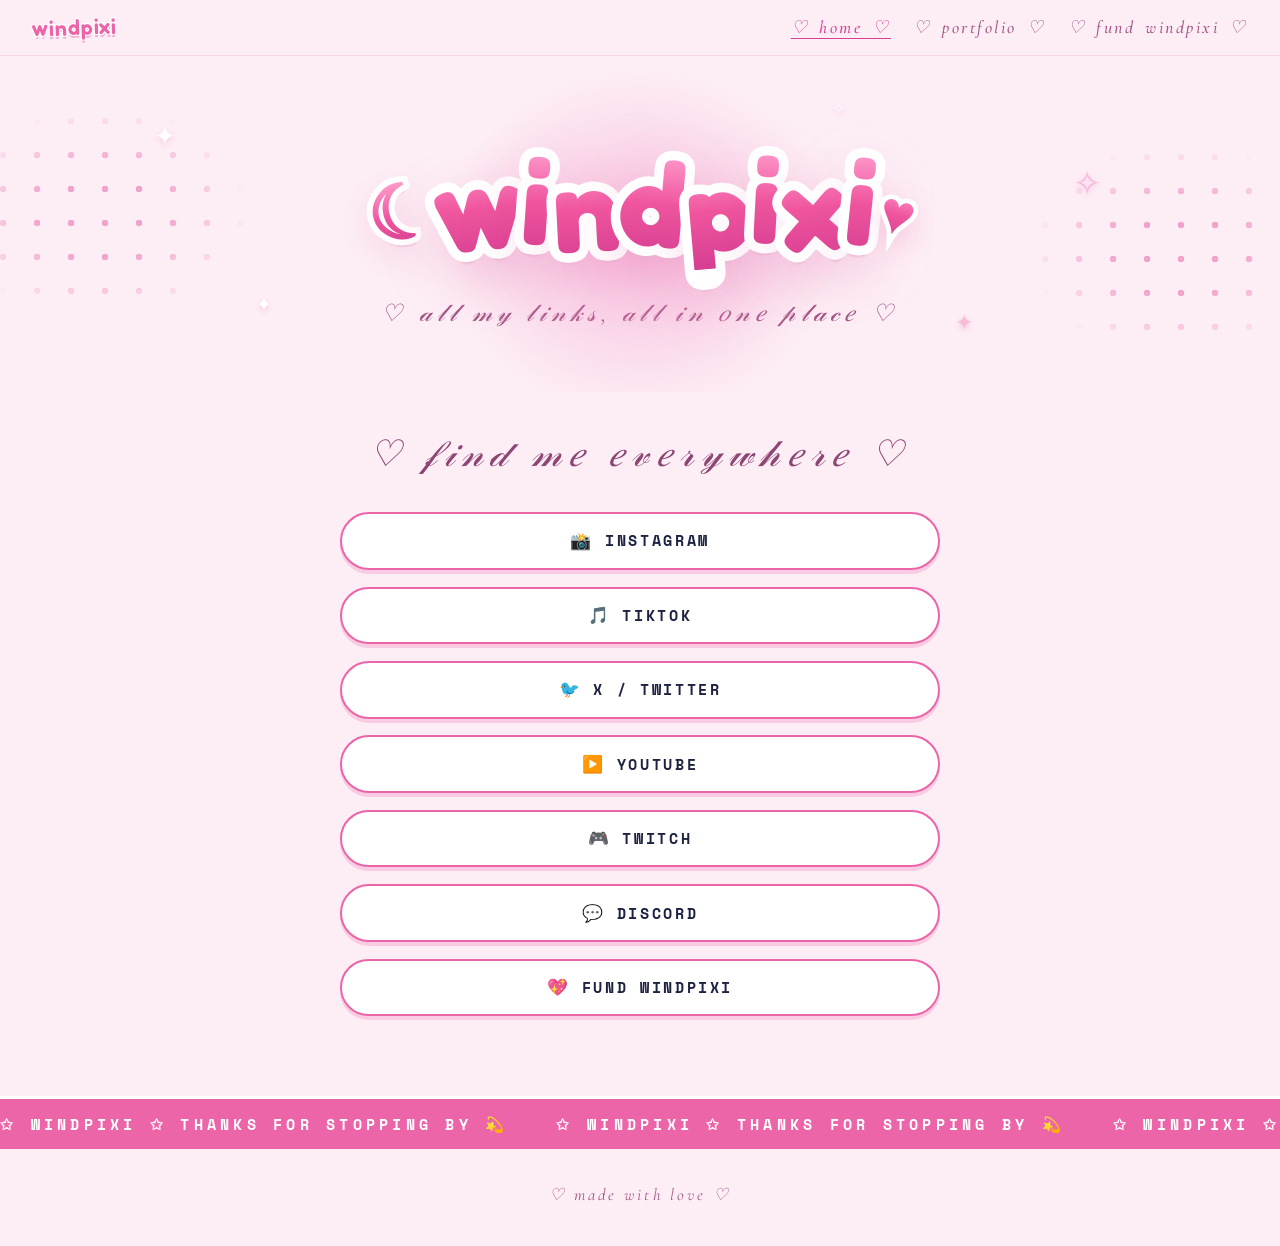
==== index.html @ 66734611 "Y2K bubblegum site: links home, photo portfolio, fund page" ====
<!DOCTYPE html>
<html lang="en">
<head>
  <meta charset="UTF-8">
  <meta name="viewport" content="width=device-width, initial-scale=1.0">
  <title>windpixi ♡</title>
  <meta name="description" content="windpixi — all my links in one place ✨">
  <link rel="preconnect" href="https://fonts.googleapis.com">
  <link rel="preconnect" href="https://fonts.gstatic.com" crossorigin>
  <link href="https://fonts.googleapis.com/css2?family=Fredoka:wght@400;600;700&family=Cormorant+Garamond:ital,wght@1,500;1,600&family=Playfair+Display:ital,wght@0,600;1,500&family=Space+Mono:wght@400;700&display=swap" rel="stylesheet">
  <link rel="stylesheet" href="css/style.css">
  <link rel="icon" href="data:image/svg+xml,<svg xmlns=%22http://www.w3.org/2000/svg%22 viewBox=%220 0 100 100%22><text y=%22.9em%22 font-size=%2290%22>💖</text></svg>">
</head>
<body>

  <header class="site-header">
    <a class="logo-mini" href="index.html">windpixi</a>
    <nav class="site-nav">
      <a class="current" href="index.html">♡ home ♡</a>
      <a href="portfolio.html">♡ portfolio ♡</a>
      <a href="fund.html">♡ fund windpixi ♡</a>
    </nav>
  </header>

  <main>
    <!-- ============ hero: bubble logotype ============ -->
    <section class="hero">
      <div class="dots dots--tl"></div>
      <div class="dots dots--br"></div>

      <span class="sparkle" style="top:18%; left:12%; font-size:1.6rem; --d:0s">✦</span>
      <span class="sparkle sparkle--pink" style="top:30%; right:14%; font-size:2.1rem; --d:.7s">✧</span>
      <span class="sparkle" style="bottom:22%; left:20%; font-size:1.2rem; --d:1.2s">✦</span>
      <span class="sparkle sparkle--pink" style="bottom:16%; right:24%; font-size:1.4rem; --d:.3s">✦</span>
      <span class="sparkle" style="top:12%; right:34%; font-size:1rem; --d:1.7s">✧</span>

      <!-- each letter gets data-ch so the ::before renders the white outline copy -->
      <h1 class="bubble-word" aria-label="windpixi">
        <span class="l" data-ch="☾" style="--r:-14deg; --y:-8px; --d:.05s; font-size:.62em;">☾</span><!--
     --><span class="l" data-ch="w" style="--r:-6deg;  --y:2px;  --d:.1s">w</span><!--
     --><span class="l" data-ch="i" style="--r:4deg;   --y:-4px; --d:.25s">i</span><!--
     --><span class="l" data-ch="n" style="--r:-3deg;  --y:3px;  --d:.4s">n</span><!--
     --><span class="l" data-ch="d" style="--r:5deg;   --y:-2px; --d:.55s">d</span><!--
     --><span class="l" data-ch="p" style="--r:-5deg;  --y:4px;  --d:.7s">p</span><!--
     --><span class="l" data-ch="i" style="--r:3deg;   --y:-5px; --d:.85s">i</span><!--
     --><span class="l" data-ch="x" style="--r:-4deg;  --y:2px;  --d:1s">x</span><!--
     --><span class="l" data-ch="i" style="--r:6deg;   --y:-3px; --d:1.15s">i</span><!--
     --><span class="l" data-ch="♥" style="--r:16deg;  --y:-14px; --d:1.3s; font-size:.5em;">♥</span>
      </h1>

      <p class="hero-tag">♡ 𝒶𝓁𝓁 𝓂𝓎 𝓁𝒾𝓃𝓀𝓈, 𝒶𝓁𝓁 𝒾𝓃 𝑜𝓃𝑒 𝓅𝓁𝒶𝒸𝑒 ♡</p>
    </section>

    <!-- ============ social links ============ -->
    <section class="links-section">
      <h2 class="script-heading">♡ 𝒻𝒾𝓃𝒹 𝓂𝑒 𝑒𝓋𝑒𝓇𝓎𝓌𝒽𝑒𝓇𝑒 ♡</h2>

      <!-- EDIT ME: swap the href="#" for your real profiles -->
      <ul class="link-list">
        <li><a class="link-pill" href="#" target="_blank" rel="noopener"><span class="icon">📸</span> Instagram</a></li>
        <li><a class="link-pill" href="#" target="_blank" rel="noopener"><span class="icon">🎵</span> TikTok</a></li>
        <li><a class="link-pill" href="#" target="_blank" rel="noopener"><span class="icon">🐦</span> X / Twitter</a></li>
        <li><a class="link-pill" href="#" target="_blank" rel="noopener"><span class="icon">▶️</span> YouTube</a></li>
        <li><a class="link-pill" href="#" target="_blank" rel="noopener"><span class="icon">🎮</span> Twitch</a></li>
        <li><a class="link-pill" href="#" target="_blank" rel="noopener"><span class="icon">💬</span> Discord</a></li>
        <li><a class="link-pill" href="fund.html"><span class="icon">💖</span> Fund windpixi</a></li>
      </ul>
    </section>
  </main>

  <!-- ============ marquee ticker ============ -->
  <div class="marquee" aria-hidden="true">
    <div class="marquee-track">
      <span>✩ windpixi ✩ thanks for stopping by 💫</span>
      <span>✩ windpixi ✩ thanks for stopping by 💫</span>
      <span>✩ windpixi ✩ thanks for stopping by 💫</span>
      <span>✩ windpixi ✩ thanks for stopping by 💫</span>
      <span>✩ windpixi ✩ thanks for stopping by 💫</span>
      <span>✩ windpixi ✩ thanks for stopping by 💫</span>
    </div>
  </div>

  <footer class="site-footer">
    ♡ made with love ♡
  </footer>

</body>
</html>
---- css/style.css ----
/* ============================================================
   windpixi.site — shared styles
   Y2K bubblegum aesthetic: pale pink, glossy bubble type,
   dot grids, sparkles, script-serif nav, marquee ticker.
   ============================================================ */

:root {
  --pink-bg: #fdeef6;        /* pale pink page background */
  --pink-bg-2: #fbdfee;      /* slightly deeper pale pink */
  --pink-hot: #ec65a9;       /* hot bubblegum pink */
  --pink-deep: #d63f92;      /* deep pink for gradients */
  --pink-soft: #f7bad9;      /* soft pink borders / dots */
  --plum: #7d4269;           /* plum hero overlay (portfolio) */
  --plum-deep: #63344f;
  --navy: #1c2240;           /* chunky title text (fund) */
  --white: #fff;

  --font-bubble: "Fredoka", sans-serif;          /* chunky rounded */
  --font-script: "Cormorant Garamond", serif;    /* italic script-serif nav */
  --font-serif: "Playfair Display", serif;       /* display serif titles */
  --font-mono: "Space Mono", monospace;          /* mono captions/buttons */
}

* { margin: 0; padding: 0; box-sizing: border-box; }

html { scroll-behavior: smooth; }

body {
  background: var(--pink-bg);
  font-family: var(--font-mono);
  color: var(--navy);
  overflow-x: hidden;
}

/* ---------- header / nav ---------- */

.site-header {
  position: sticky;
  top: 0;
  z-index: 50;
  display: flex;
  align-items: center;
  justify-content: space-between;
  gap: 1rem;
  padding: 0.9rem 2rem;
  background: rgba(253, 238, 246, 0.92);
  backdrop-filter: blur(6px);
  border-bottom: 1px solid rgba(236, 101, 169, 0.18);
}

.logo-mini {
  font-family: var(--font-bubble);
  font-weight: 600;
  font-size: 1.35rem;
  letter-spacing: 0.04em;
  text-decoration: none;
  color: var(--pink-hot);
  text-shadow:
    1px 1px 0 #fff, -1px 1px 0 #fff, 1px -1px 0 #fff, -1px -1px 0 #fff,
    0 3px 0 rgba(214, 63, 146, 0.35);
  transform: rotate(-2deg);
}

.site-nav {
  display: flex;
  flex-wrap: wrap;
  gap: 1.4rem;
  justify-content: flex-end;
}

.site-nav a {
  font-family: var(--font-script);
  font-style: italic;
  font-weight: 500;
  font-size: 1.12rem;
  letter-spacing: 0.14em;
  word-spacing: 0.2em;
  color: #a45585;
  text-decoration: none;
  white-space: nowrap;
  transition: color 0.2s;
}

.site-nav a:hover { color: var(--pink-deep); }

.site-nav a.current {
  color: var(--pink-deep);
  text-decoration: underline;
  text-underline-offset: 5px;
  text-decoration-thickness: 1px;
}

/* ---------- bubble logotype ---------- */

.bubble-word {
  display: inline-flex;
  align-items: baseline;
  font-family: var(--font-bubble);
  font-weight: 700;
  line-height: 1;
  user-select: none;
}

/* Each letter is two stacked copies:
   1. the element itself — transparent fill + thick white stroke + depth
      shadows (the "chrome" outline layer)
   2. ::after — the same glyph with a pink gradient clipped to the text,
      painted on top.
   (A gradient via background-clip:text paints at the *background* layer,
   which sits below any z-index:-1 pseudo — so the outline must live on
   the element and the gradient fill on a pseudo above it, not vice versa.) */
.bubble-word .l {
  position: relative;
  display: inline-block;
  color: transparent;
  -webkit-text-stroke: 0.16em var(--white);
  text-shadow:
    0 0.05em 0 #f6d3e6,
    0 0.09em 0.02em #eab6d4,
    0 0.16em 0.5em rgba(214, 63, 146, 0.35);
  transform: rotate(var(--r, 0deg)) translateY(var(--y, 0px));
  animation: bob 3.4s ease-in-out var(--d, 0s) infinite;
}

.bubble-word .l::after {
  content: attr(data-ch);
  position: absolute;
  inset: 0;
  background: linear-gradient(180deg, #ff9fce 6%, #f0569f 52%, #d63f92 100%);
  -webkit-background-clip: text;
  background-clip: text;
  color: transparent;
  -webkit-text-stroke: 0;
  text-shadow: none;
}

@keyframes bob {
  0%, 100% { transform: rotate(var(--r, 0deg)) translateY(var(--y, 0px)); }
  50%      { transform: rotate(calc(var(--r, 0deg) + 2deg)) translateY(calc(var(--y, 0px) - 0.14em)); }
}

/* ---------- hero (home) ---------- */

.hero {
  position: relative;
  display: flex;
  flex-direction: column;
  align-items: center;
  justify-content: center;
  text-align: center;
  padding: 5.5rem 1rem 4rem;
  overflow: hidden;
}

.hero .bubble-word { font-size: clamp(3.2rem, 11vw, 7.5rem); }

/* soft blurred heart glow behind logotype */
.hero::before {
  content: "";
  position: absolute;
  width: 34rem;
  height: 30rem;
  top: 50%;
  left: 50%;
  transform: translate(-50%, -46%);
  background: radial-gradient(closest-side, rgba(244, 143, 197, 0.5), transparent 72%);
  filter: blur(12px);
  pointer-events: none;
}

.hero-tag {
  margin-top: 2.2rem;
  font-family: var(--font-script);
  font-style: italic;
  font-size: clamp(1.15rem, 2.6vw, 1.5rem);
  letter-spacing: 0.22em;
  color: #a45585;
}

/* dot grids flanking the hero */
.dots {
  position: absolute;
  width: 300px;
  height: 220px;
  background-image: radial-gradient(circle, var(--pink-hot) 3px, transparent 3.6px);
  background-size: 34px 34px;
  opacity: 0.55;
  -webkit-mask-image: radial-gradient(closest-side, #000 40%, transparent);
  mask-image: radial-gradient(closest-side, #000 40%, transparent);
  pointer-events: none;
}

.dots--tl { top: 3rem; left: -3rem; }
.dots--br { bottom: 2rem; right: -3rem; }

/* sparkles */
.sparkle {
  position: absolute;
  color: var(--white);
  text-shadow: 0 0 10px rgba(255, 255, 255, 0.9), 0 2px 6px rgba(236, 101, 169, 0.45);
  animation: twinkle 2.6s ease-in-out var(--d, 0s) infinite;
  pointer-events: none;
}

.sparkle--pink { color: var(--pink-soft); }

@keyframes twinkle {
  0%, 100% { opacity: 0.25; transform: scale(0.8) rotate(0deg); }
  50%      { opacity: 1;    transform: scale(1.15) rotate(18deg); }
}

/* ---------- section headings ---------- */

.script-heading {
  font-family: var(--font-script);
  font-style: italic;
  font-weight: 500;
  text-align: center;
  font-size: clamp(1.6rem, 4vw, 2.3rem);
  letter-spacing: 0.2em;
  color: #8d4573;
}

/* ---------- link list (home) ---------- */

.links-section {
  position: relative;
  max-width: 640px;
  margin: 0 auto;
  padding: 2.5rem 1.25rem 5rem;
}

.link-list {
  list-style: none;
  display: flex;
  flex-direction: column;
  gap: 1.05rem;
  margin-top: 2.2rem;
}

.link-pill {
  display: flex;
  align-items: center;
  justify-content: center;
  gap: 0.7rem;
  padding: 1.02rem 1.4rem;
  border: 2px solid var(--pink-hot);
  border-radius: 999px;
  background: var(--white);
  font-family: var(--font-mono);
  font-size: 0.92rem;
  font-weight: 700;
  letter-spacing: 0.18em;
  text-transform: uppercase;
  text-decoration: none;
  color: var(--navy);
  box-shadow: 0 4px 0 rgba(236, 101, 169, 0.25);
  transition: transform 0.15s ease, box-shadow 0.15s ease, background 0.2s, color 0.2s;
}

.link-pill .icon { font-size: 1.05rem; line-height: 1; }

.link-pill:hover {
  background: var(--pink-hot);
  color: var(--white);
  transform: translateY(-3px) rotate(-0.5deg);
  box-shadow: 0 7px 0 rgba(214, 63, 146, 0.35);
}

/* ---------- marquee ticker ---------- */

.marquee {
  overflow: hidden;
  background: var(--pink-hot);
  border-top: 3px solid #fff;
  padding: 0.85rem 0;
}

.marquee-track {
  display: flex;
  gap: 3rem;
  width: max-content;
  animation: scroll-x 22s linear infinite;
}

.marquee-track span {
  font-family: var(--font-mono);
  font-weight: 700;
  font-size: 0.95rem;
  letter-spacing: 0.28em;
  text-transform: uppercase;
  color: var(--white);
  white-space: nowrap;
}

@keyframes scroll-x {
  from { transform: translateX(0); }
  to   { transform: translateX(-50%); }
}

/* ---------- portfolio ---------- */

.album-hero {
  position: relative;
  padding: 7rem 1rem 9rem;
  text-align: center;
  color: var(--white);
  background:
    radial-gradient(60rem 30rem at 50% 20%, rgba(255, 255, 255, 0.08), transparent 60%),
    linear-gradient(180deg, var(--plum-deep), var(--plum));
  border-radius: 0 0 50% 50% / 0 0 5.5rem 5.5rem;
  overflow: hidden;
}

/* ghost logotype floating behind the album title */
.album-hero .ghost {
  position: absolute;
  inset: 0;
  display: flex;
  align-items: center;
  justify-content: center;
  font-family: var(--font-bubble);
  font-weight: 700;
  font-size: clamp(4rem, 16vw, 11rem);
  color: rgba(255, 255, 255, 0.07);
  -webkit-text-stroke: 2px rgba(255, 255, 255, 0.05);
  transform: rotate(-4deg);
  pointer-events: none;
}

.album-hero h1 {
  position: relative;
  font-family: var(--font-serif);
  font-weight: 600;
  font-size: clamp(2.6rem, 7vw, 4.6rem);
  letter-spacing: 0.01em;
}

.album-hero h1 .heart { font-family: var(--font-serif); font-weight: 400; }

.album-hero p {
  position: relative;
  margin-top: 1rem;
  font-family: var(--font-mono);
  font-size: 0.95rem;
  letter-spacing: 0.2em;
  color: #f3cde4;
}

.gallery {
  max-width: 1100px;
  margin: 0 auto;
  padding: 4rem 1.5rem 5rem;
  display: grid;
  grid-template-columns: repeat(3, 1fr);
  gap: 2.4rem 2rem;
}

.gallery figure { text-align: center; }

.gallery img {
  width: 100%;
  aspect-ratio: 4 / 5;
  object-fit: cover;
  border-radius: 1.1rem;
  border: 3px solid var(--white);
  box-shadow: 0 10px 24px rgba(214, 63, 146, 0.18);
  transition: transform 0.2s ease, box-shadow 0.2s ease;
}

.gallery figure:hover img {
  transform: translateY(-6px) rotate(-1deg);
  box-shadow: 0 16px 30px rgba(214, 63, 146, 0.28);
}

.gallery figcaption {
  margin-top: 0.85rem;
  font-family: var(--font-script);
  font-style: italic;
  font-size: 1.25rem;
  letter-spacing: 0.16em;
  color: #8d4573;
}

@media (max-width: 800px) {
  .gallery { grid-template-columns: repeat(2, 1fr); }
}

@media (max-width: 520px) {
  .gallery { grid-template-columns: 1fr; }
  .site-header { padding: 0.8rem 1rem; }
  .site-nav { gap: 0.9rem; }
}

/* ---------- fund page ---------- */

.fund-page-bg {
  background: linear-gradient(180deg, #fdeef6 0%, #fbd3e8 38%, #f096c7 100%);
}

.fund-hero {
  position: relative;
  max-width: 760px;
  margin: 0 auto;
  padding: 5rem 1.5rem 6rem;
  text-align: center;
  overflow: visible;
}

.fund-title {
  font-family: var(--font-bubble);
  font-weight: 700;
  font-size: clamp(2.7rem, 8.5vw, 5.4rem);
  letter-spacing: 0.01em;
  color: var(--navy);
  line-height: 1.05;
}

.fund-sub {
  margin-top: 2rem;
  font-family: var(--font-bubble);
  font-weight: 600;
  font-size: 1.25rem;
  color: var(--navy);
}

.fund-blurb {
  margin-top: 1rem;
  font-family: var(--font-bubble);
  font-weight: 400;
  font-size: 1.12rem;
  line-height: 1.75;
  color: #33395e;
}

.btn-black {
  display: inline-block;
  margin-top: 2.3rem;
  padding: 1.05rem 3.2rem;
  background: #0d0d0f;
  color: var(--white);
  border: 0;
  border-radius: 999px;
  font-family: var(--font-bubble);
  font-style: italic;
  font-weight: 600;
  font-size: 1rem;
  letter-spacing: 0.08em;
  text-transform: uppercase;
  text-decoration: none;
  cursor: pointer;
  box-shadow: 0 8px 22px rgba(28, 34, 64, 0.35);
  transition: transform 0.15s ease, box-shadow 0.15s ease;
}

.btn-black:hover { transform: translateY(-3px) scale(1.02); box-shadow: 0 12px 26px rgba(28, 34, 64, 0.4); }

.tip-row {
  margin-top: 1.6rem;
  display: flex;
  flex-wrap: wrap;
  gap: 0.8rem;
  justify-content: center;
}

.tip-pill {
  padding: 0.62rem 1.5rem;
  border: 2px solid var(--navy);
  border-radius: 999px;
  background: rgba(255, 255, 255, 0.65);
  font-family: var(--font-mono);
  font-weight: 700;
  font-size: 0.8rem;
  letter-spacing: 0.16em;
  text-transform: uppercase;
  text-decoration: none;
  color: var(--navy);
  transition: background 0.2s, color 0.2s, transform 0.15s;
}

.tip-pill:hover { background: var(--navy); color: var(--white); transform: translateY(-2px); }

.subscribe-block { margin-top: 4.5rem; }

.subscribe-block h2 {
  font-family: var(--font-bubble);
  font-weight: 700;
  font-size: clamp(1.9rem, 5vw, 2.8rem);
  letter-spacing: 0.06em;
  color: var(--navy);
}

.subscribe-block .fund-blurb em { font-style: italic; }

.subscribe-form {
  margin-top: 1.8rem;
  display: flex;
  gap: 0.75rem;
  justify-content: center;
  flex-wrap: wrap;
}

.subscribe-form input {
  width: min(320px, 80vw);
  padding: 1rem 1.2rem;
  border: 1px solid #d9c3d2;
  border-radius: 0.6rem;
  background: var(--white);
  font-family: var(--font-bubble);
  font-size: 1rem;
  color: var(--navy);
  outline-color: var(--pink-hot);
}

.subscribe-form .btn-black { margin-top: 0; padding: 1rem 2.2rem; }

.postscript { margin-top: 2.6rem; font-size: 1.4rem; }

/* ---------- shared footer ---------- */

.site-footer {
  padding: 2.2rem 1rem 2.6rem;
  text-align: center;
  font-family: var(--font-script);
  font-style: italic;
  font-size: 1.05rem;
  letter-spacing: 0.18em;
  color: #a45585;
}

.site-footer .socials {
  display: flex;
  gap: 1.3rem;
  justify-content: center;
  margin-bottom: 0.9rem;
}

.site-footer .socials a {
  color: var(--pink-deep);
  text-decoration: none;
  font-family: var(--font-mono);
  font-size: 0.82rem;
  font-weight: 700;
  letter-spacing: 0.14em;
  text-transform: uppercase;
}

.site-footer .socials a:hover { text-decoration: underline; text-underline-offset: 4px; }
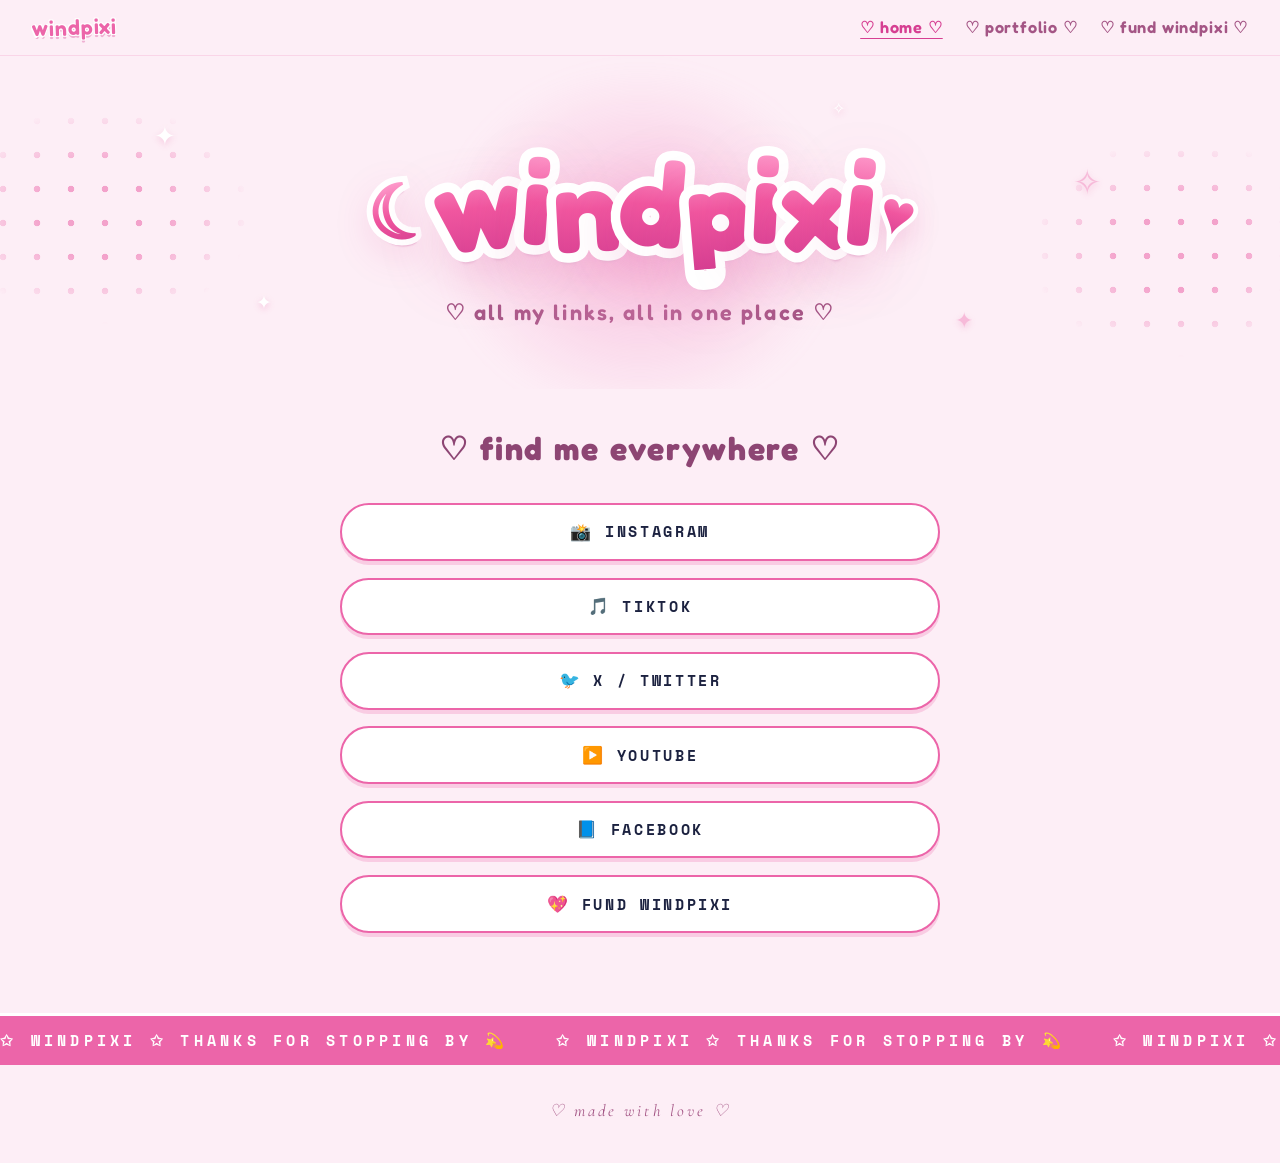
==== commit adb0dcda: "Swap cursive text to bubble font; drop Twitch/Discord/PayPal/Cash App, add Facebook" ====
--- a/index.html
+++ b/index.html
@@ -48,12 +48,12 @@
      --><span class="l" data-ch="♥" style="--r:16deg;  --y:-14px; --d:1.3s; font-size:.5em;">♥</span>
       </h1>
 
-      <p class="hero-tag">♡ 𝒶𝓁𝓁 𝓂𝓎 𝓁𝒾𝓃𝓀𝓈, 𝒶𝓁𝓁 𝒾𝓃 𝑜𝓃𝑒 𝓅𝓁𝒶𝒸𝑒 ♡</p>
+      <p class="hero-tag">♡ all my links, all in one place ♡</p>
     </section>
 
     <!-- ============ social links ============ -->
     <section class="links-section">
-      <h2 class="script-heading">♡ 𝒻𝒾𝓃𝒹 𝓂𝑒 𝑒𝓋𝑒𝓇𝓎𝓌𝒽𝑒𝓇𝑒 ♡</h2>
+      <h2 class="script-heading">♡ find me everywhere ♡</h2>
 
       <!-- EDIT ME: swap the href="#" for your real profiles -->
       <ul class="link-list">
@@ -61,8 +61,7 @@
         <li><a class="link-pill" href="#" target="_blank" rel="noopener"><span class="icon">🎵</span> TikTok</a></li>
         <li><a class="link-pill" href="#" target="_blank" rel="noopener"><span class="icon">🐦</span> X / Twitter</a></li>
         <li><a class="link-pill" href="#" target="_blank" rel="noopener"><span class="icon">▶️</span> YouTube</a></li>
-        <li><a class="link-pill" href="#" target="_blank" rel="noopener"><span class="icon">🎮</span> Twitch</a></li>
-        <li><a class="link-pill" href="#" target="_blank" rel="noopener"><span class="icon">💬</span> Discord</a></li>
+        <li><a class="link-pill" href="#" target="_blank" rel="noopener"><span class="icon">📘</span> Facebook</a></li>
         <li><a class="link-pill" href="fund.html"><span class="icon">💖</span> Fund windpixi</a></li>
       </ul>
     </section>
--- a/css/style.css
+++ b/css/style.css
@@ -1,7 +1,7 @@
 /* ============================================================
    windpixi.site — shared styles
    Y2K bubblegum aesthetic: pale pink, glossy bubble type,
-   dot grids, sparkles, script-serif nav, marquee ticker.
+   dot grids, sparkles, bubble nav, marquee ticker.
    ============================================================ */
 
 :root {
@@ -16,7 +16,7 @@
   --white: #fff;
 
   --font-bubble: "Fredoka", sans-serif;          /* chunky rounded */
-  --font-script: "Cormorant Garamond", serif;    /* italic script-serif nav */
+  --font-script: "Cormorant Garamond", serif;    /* italic script-serif (footer) */
   --font-serif: "Playfair Display", serif;       /* display serif titles */
   --font-mono: "Space Mono", monospace;          /* mono captions/buttons */
 }
@@ -69,12 +69,10 @@
 }
 
 .site-nav a {
-  font-family: var(--font-script);
-  font-style: italic;
-  font-weight: 500;
-  font-size: 1.12rem;
-  letter-spacing: 0.14em;
-  word-spacing: 0.2em;
+  font-family: var(--font-bubble);
+  font-weight: 600;
+  font-size: 1.02rem;
+  letter-spacing: 0.05em;
   color: #a45585;
   text-decoration: none;
   white-space: nowrap;
@@ -170,10 +168,10 @@
 
 .hero-tag {
   margin-top: 2.2rem;
-  font-family: var(--font-script);
-  font-style: italic;
-  font-size: clamp(1.15rem, 2.6vw, 1.5rem);
-  letter-spacing: 0.22em;
+  font-family: var(--font-bubble);
+  font-weight: 600;
+  font-size: clamp(1.05rem, 2.4vw, 1.35rem);
+  letter-spacing: 0.1em;
   color: #a45585;
 }
 
@@ -212,12 +210,11 @@
 /* ---------- section headings ---------- */
 
 .script-heading {
-  font-family: var(--font-script);
-  font-style: italic;
-  font-weight: 500;
+  font-family: var(--font-bubble);
+  font-weight: 700;
   text-align: center;
-  font-size: clamp(1.6rem, 4vw, 2.3rem);
-  letter-spacing: 0.2em;
+  font-size: clamp(1.45rem, 3.6vw, 2rem);
+  letter-spacing: 0.06em;
   color: #8d4573;
 }
 
@@ -375,10 +372,10 @@
 
 .gallery figcaption {
   margin-top: 0.85rem;
-  font-family: var(--font-script);
-  font-style: italic;
-  font-size: 1.25rem;
-  letter-spacing: 0.16em;
+  font-family: var(--font-bubble);
+  font-weight: 600;
+  font-size: 1.1rem;
+  letter-spacing: 0.08em;
   color: #8d4573;
 }
 
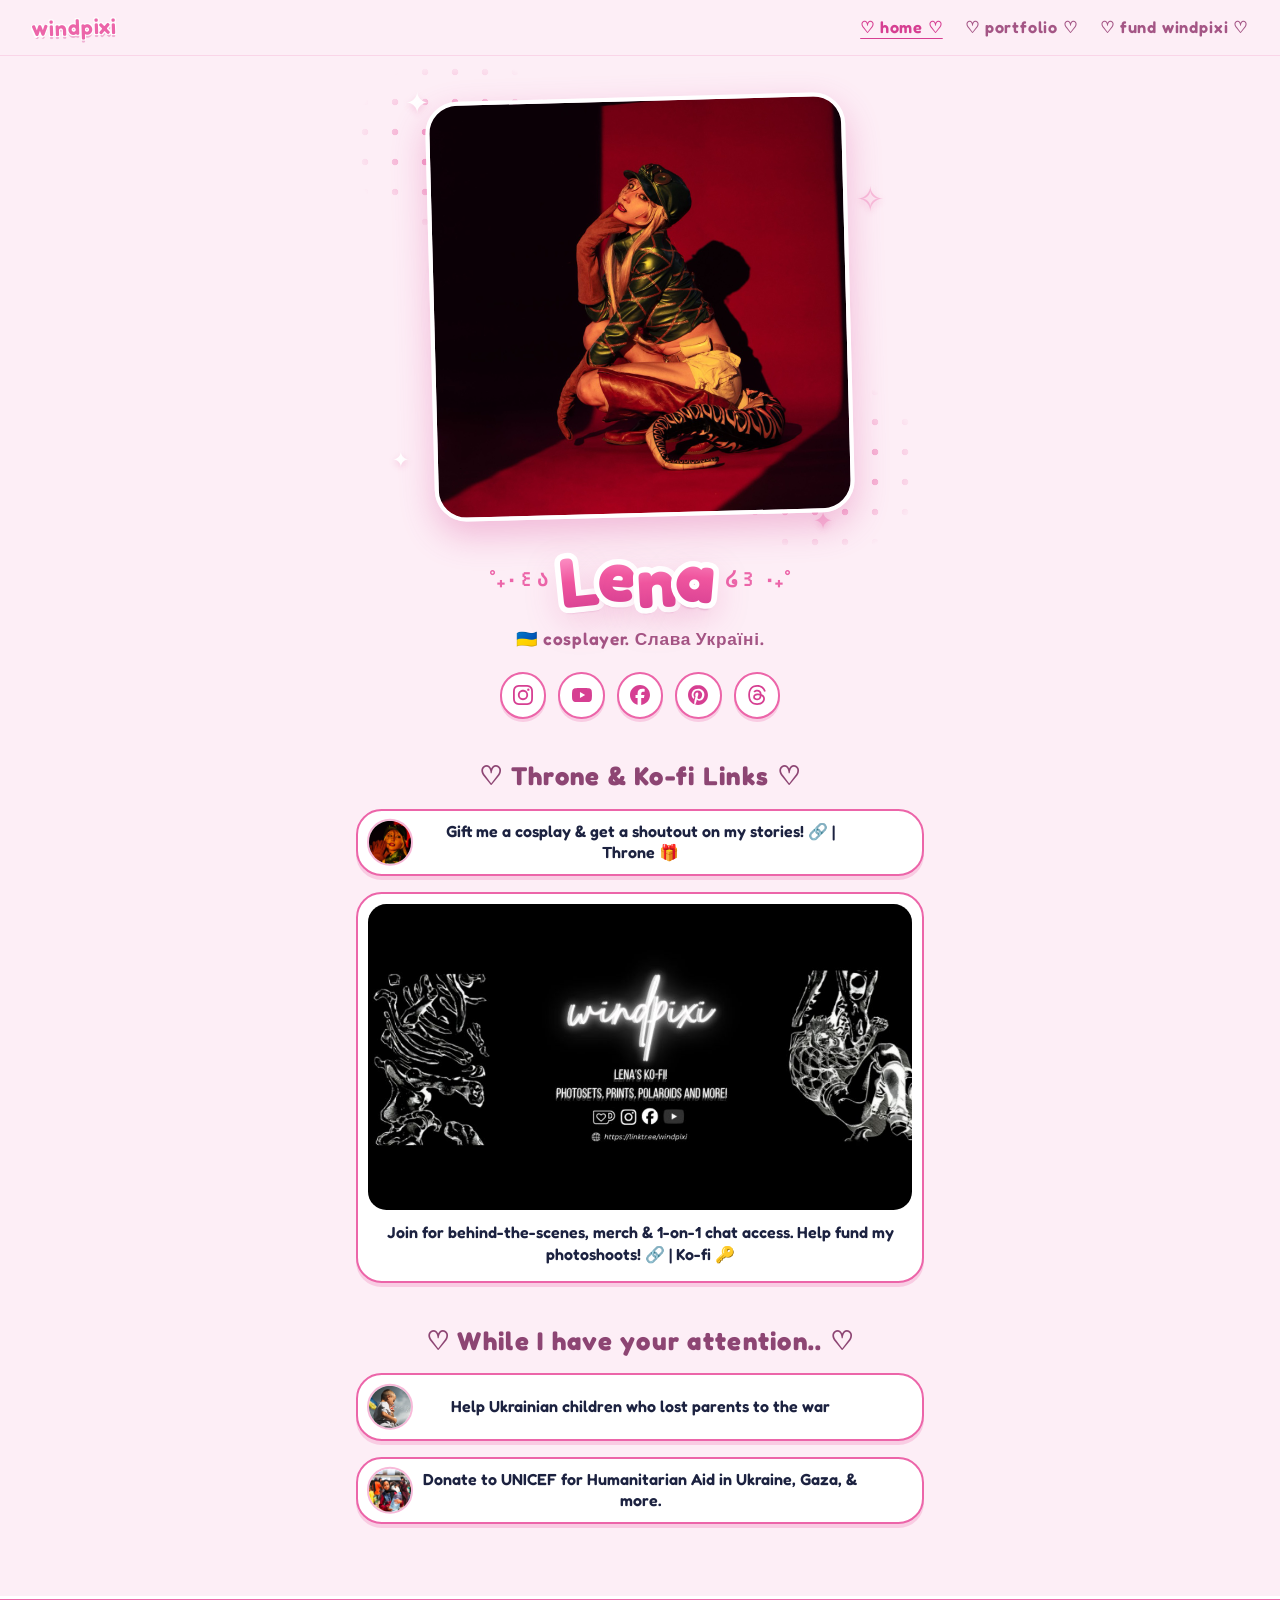
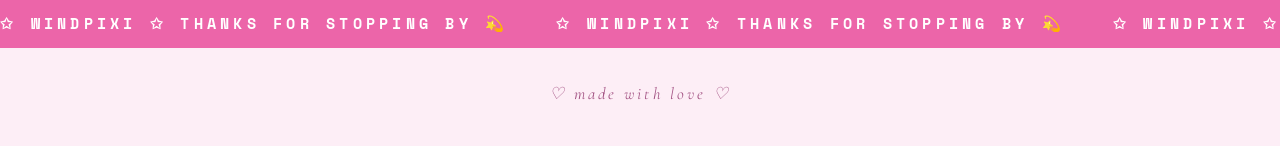
==== commit 7c1045b4: "Rebuild homepage in Linktree layout with bubble style Hero photo, name, bio, social icon row, and ti" ====
--- a/index.html
+++ b/index.html
@@ -4,7 +4,7 @@
   <meta charset="UTF-8">
   <meta name="viewport" content="width=device-width, initial-scale=1.0">
   <title>windpixi ♡</title>
-  <meta name="description" content="windpixi — all my links in one place ✨">
+  <meta name="description" content="˚₊‧꒰ა Lena ໒꒱ ‧₊˚ — 🇺🇦 cosplayer. All my links in one place ✨">
   <link rel="preconnect" href="https://fonts.googleapis.com">
   <link rel="preconnect" href="https://fonts.gstatic.com" crossorigin>
   <link href="https://fonts.googleapis.com/css2?family=Fredoka:wght@400;600;700&family=Cormorant+Garamond:ital,wght@1,500;1,600&family=Playfair+Display:ital,wght@0,600;1,500&family=Space+Mono:wght@400;700&display=swap" rel="stylesheet">
@@ -12,6 +12,15 @@
   <link rel="icon" href="data:image/svg+xml,<svg xmlns=%22http://www.w3.org/2000/svg%22 viewBox=%220 0 100 100%22><text y=%22.9em%22 font-size=%2290%22>💖</text></svg>">
 </head>
 <body>
+
+  <!-- social icons (Simple Icons, CC0) -->
+  <svg width="0" height="0" style="position:absolute" aria-hidden="true">
+    <symbol id="i-instagram" viewBox="0 0 24 24"><path d="M7.0301.084c-1.2768.0602-2.1487.264-2.911.5634-.7888.3075-1.4575.72-2.1228 1.3877-.6652.6677-1.075 1.3368-1.3802 2.127-.2954.7638-.4956 1.6365-.552 2.914-.0564 1.2775-.0689 1.6882-.0626 4.947.0062 3.2586.0206 3.6671.0825 4.9473.061 1.2765.264 2.1482.5635 2.9107.308.7889.72 1.4573 1.388 2.1228.6679.6655 1.3365 1.0743 2.1285 1.38.7632.295 1.6361.4961 2.9134.552 1.2773.056 1.6884.069 4.9462.0627 3.2578-.0062 3.668-.0207 4.9478-.0814 1.28-.0607 2.147-.2652 2.9098-.5633.7889-.3086 1.4578-.72 2.1228-1.3881.665-.6682 1.0745-1.3378 1.3795-2.1284.2957-.7632.4966-1.636.552-2.9124.056-1.2809.0692-1.6898.063-4.948-.0063-3.2583-.021-3.6668-.0817-4.9465-.0607-1.2797-.264-2.1487-.5633-2.9117-.3084-.7889-.72-1.4568-1.3876-2.1228C21.2982 1.33 20.628.9208 19.8378.6165 19.074.321 18.2017.1197 16.9244.0645 15.6471.0093 15.236-.005 11.977.0014 8.718.0076 8.31.0215 7.0301.0839m.1402 21.6932c-1.17-.0509-1.8053-.2453-2.2287-.408-.5606-.216-.96-.4771-1.3819-.895-.422-.4178-.6811-.8186-.9-1.378-.1644-.4234-.3624-1.058-.4171-2.228-.0595-1.2645-.072-1.6442-.079-4.848-.007-3.2037.0053-3.583.0607-4.848.05-1.169.2456-1.805.408-2.2282.216-.5613.4762-.96.895-1.3816.4188-.4217.8184-.6814 1.3783-.9003.423-.1651 1.0575-.3614 2.227-.4171 1.2655-.06 1.6447-.072 4.848-.079 3.2033-.007 3.5835.005 4.8495.0608 1.169.0508 1.8053.2445 2.228.408.5608.216.96.4754 1.3816.895.4217.4194.6816.8176.9005 1.3787.1653.4217.3617 1.056.4169 2.2263.0602 1.2655.0739 1.645.0796 4.848.0058 3.203-.0055 3.5834-.061 4.848-.051 1.17-.245 1.8055-.408 2.2294-.216.5604-.4763.96-.8954 1.3814-.419.4215-.8181.6811-1.3783.9-.4224.1649-1.0577.3617-2.2262.4174-1.2656.0595-1.6448.072-4.8493.079-3.2045.007-3.5825-.006-4.848-.0608M16.953 5.5864A1.44 1.44 0 1 0 18.39 4.144a1.44 1.44 0 0 0-1.437 1.4424M5.8385 12.012c.0067 3.4032 2.7706 6.1557 6.173 6.1493 3.4026-.0065 6.157-2.7701 6.1506-6.1733-.0065-3.4032-2.771-6.1565-6.174-6.1498-3.403.0067-6.156 2.771-6.1496 6.1738M8 12.0077a4 4 0 1 1 4.008 3.9921A3.9996 3.9996 0 0 1 8 12.0077"/></symbol>
+    <symbol id="i-youtube" viewBox="0 0 24 24"><path d="M23.498 6.186a3.016 3.016 0 0 0-2.122-2.136C19.505 3.545 12 3.545 12 3.545s-7.505 0-9.377.505A3.017 3.017 0 0 0 .502 6.186C0 8.07 0 12 0 12s0 3.93.502 5.814a3.016 3.016 0 0 0 2.122 2.136c1.871.505 9.376.505 9.376.505s7.505 0 9.377-.505a3.015 3.015 0 0 0 2.122-2.136C24 15.930 24 12 24 12s0-3.930-.502-5.814zM9.545 15.568V8.432L15.818 12l-6.273 3.568z"/></symbol>
+    <symbol id="i-facebook" viewBox="0 0 24 24"><path d="M9.101 23.691v-7.98H6.627v-3.667h2.474v-1.58c0-4.085 1.848-5.978 5.858-5.978.401 0 .955.042 1.468.103a8.68 8.68 0 0 1 1.141.195v3.325a8.623 8.623 0 0 0-.653-.036 26.805 26.805 0 0 0-.733-.009c-.707 0-1.259.096-1.675.309a1.686 1.686 0 0 0-.679.622c-.258.42-.374.995-.374 1.752v1.297h3.919l-.386 2.103-.287 1.564h-3.246v8.245C19.396 23.238 24 18.179 24 12.044c0-6.627-5.373-12-12-12s-12 5.373-12 12c0 5.628 3.874 10.350 9.101 11.647Z"/></symbol>
+    <symbol id="i-pinterest" viewBox="0 0 24 24"><path d="M12.017 0C5.396 0 .029 5.367.029 11.987c0 5.079 3.158 9.417 7.618 11.162-.105-.949-.199-2.403.041-3.439.219-.937 1.406-5.957 1.406-5.957s-.359-.72-.359-1.781c0-1.663.967-2.911 2.168-2.911 1.024 0 1.518.769 1.518 1.688 0 1.029-.653 2.567-.992 3.992-.285 1.193.6 2.165 1.775 2.165 2.128 0 3.768-2.245 3.768-5.487 0-2.861-2.063-4.869-5.008-4.869-3.410 0-5.409 2.562-5.409 5.199 0 1.033.394 2.143.889 2.741.099.12.112.225.085.345-.09.375-.293 1.199-.334 1.363-.053.225-.172.271-.401.165-1.495-.69-2.433-2.878-2.433-4.646 0-3.776 2.748-7.252 7.920-7.252 4.158 0 7.392 2.967 7.392 6.923 0 4.135-2.607 7.462-6.233 7.462-1.214 0-2.354-.629-2.758-1.379l-.749 2.848c-.269 1.045-1.004 2.352-1.498 3.146 1.123.345 2.306.535 3.550.535 6.607 0 11.985-5.365 11.985-11.987C23.970 5.390 18.592.026 11.985.026L12.017 0z"/></symbol>
+    <symbol id="i-threads" viewBox="0 0 24 24"><path d="M12.186 24h-.007c-3.581-.024-6.334-1.205-8.184-3.509C2.350 18.440 1.500 15.586 1.472 12.010v-.017c.030-3.579.879-6.430 2.525-8.482C5.845 1.205 8.600.024 12.180 0h.014c2.746.020 5.043.725 6.826 2.098 1.677 1.290 2.858 3.130 3.509 5.467l-2.040.569c-1.104-3.960-3.898-5.984-8.304-6.015-2.910.022-5.110.936-6.540 2.717C4.307 6.504 3.616 8.914 3.589 12c.027 3.086.718 5.496 2.057 7.164 1.430 1.783 3.631 2.698 6.540 2.717 2.623-.020 4.358-.631 5.800-2.045 1.647-1.613 1.618-3.593 1.090-4.798-.310-.710-.873-1.300-1.634-1.750-.192 1.352-.622 2.446-1.284 3.272-.886 1.102-2.140 1.704-3.730 1.790-1.202.065-2.361-.218-3.259-.801-1.063-.689-1.685-1.740-1.752-2.964-.065-1.190.408-2.285 1.330-3.082.880-.760 2.119-1.207 3.583-1.291a13.853 13.853 0 0 1 3.020.142c-.126-.742-.375-1.332-.750-1.757-.513-.586-1.308-.883-2.359-.890h-.029c-.844 0-1.992.232-2.721 1.320L7.734 7.847c.980-1.454 2.568-2.256 4.478-2.256h.044c3.194.020 5.097 1.975 5.287 5.388.108.046.216.094.321.142 1.490.700 2.580 1.761 3.154 3.070.797 1.820.871 4.790-1.548 7.158-1.850 1.810-4.094 2.628-7.277 2.650Zm1.003-11.690c-.242 0-.487.007-.739.021-1.836.103-2.980.946-2.916 2.143.067 1.256 1.452 1.839 2.784 1.767 1.224-.065 2.818-.543 3.086-3.710a10.500 10.500 0 0 0-2.215-.221z"/></symbol>
+  </svg>
 
   <header class="site-header">
     <a class="logo-mini" href="index.html">windpixi</a>
@@ -22,47 +31,74 @@
     </nav>
   </header>
 
-  <main>
-    <!-- ============ hero: bubble logotype ============ -->
-    <section class="hero">
+  <main class="profile">
+    <!-- ============ photo + name ============ -->
+    <div class="profile-photo">
       <div class="dots dots--tl"></div>
       <div class="dots dots--br"></div>
+      <span class="sparkle" style="top:-4%; left:-6%; font-size:1.8rem; --d:0s">✦</span>
+      <span class="sparkle sparkle--pink" style="top:18%; right:-8%; font-size:2.1rem; --d:.7s">✧</span>
+      <span class="sparkle" style="bottom:10%; left:-9%; font-size:1.3rem; --d:1.2s">✦</span>
+      <span class="sparkle sparkle--pink" style="bottom:-5%; right:4%; font-size:1.5rem; --d:.3s">✦</span>
+      <img src="assets/hero.jpg" alt="Lena in cosplay against a red backdrop" width="1200" height="1200">
+    </div>
 
-      <span class="sparkle" style="top:18%; left:12%; font-size:1.6rem; --d:0s">✦</span>
-      <span class="sparkle sparkle--pink" style="top:30%; right:14%; font-size:2.1rem; --d:.7s">✧</span>
-      <span class="sparkle" style="bottom:22%; left:20%; font-size:1.2rem; --d:1.2s">✦</span>
-      <span class="sparkle sparkle--pink" style="bottom:16%; right:24%; font-size:1.4rem; --d:.3s">✦</span>
-      <span class="sparkle" style="top:12%; right:34%; font-size:1rem; --d:1.7s">✧</span>
+    <!-- each letter gets data-ch so the ::after renders the pink gradient fill -->
+    <div class="profile-name">
+      <span class="flourish" aria-hidden="true">˚₊‧꒰ა</span>
+      <h1 class="bubble-word" aria-label="Lena">
+        <span class="l" data-ch="L" style="--r:-6deg; --y:2px;  --d:.1s">L</span><!--
+     --><span class="l" data-ch="e" style="--r:4deg;  --y:-4px; --d:.3s">e</span><!--
+     --><span class="l" data-ch="n" style="--r:-3deg; --y:3px;  --d:.5s">n</span><!--
+     --><span class="l" data-ch="a" style="--r:5deg;  --y:-2px; --d:.7s">a</span>
+      </h1>
+      <span class="flourish" aria-hidden="true">໒꒱ ‧₊˚</span>
+    </div>
 
-      <!-- each letter gets data-ch so the ::before renders the white outline copy -->
-      <h1 class="bubble-word" aria-label="windpixi">
-        <span class="l" data-ch="☾" style="--r:-14deg; --y:-8px; --d:.05s; font-size:.62em;">☾</span><!--
-     --><span class="l" data-ch="w" style="--r:-6deg;  --y:2px;  --d:.1s">w</span><!--
-     --><span class="l" data-ch="i" style="--r:4deg;   --y:-4px; --d:.25s">i</span><!--
-     --><span class="l" data-ch="n" style="--r:-3deg;  --y:3px;  --d:.4s">n</span><!--
-     --><span class="l" data-ch="d" style="--r:5deg;   --y:-2px; --d:.55s">d</span><!--
-     --><span class="l" data-ch="p" style="--r:-5deg;  --y:4px;  --d:.7s">p</span><!--
-     --><span class="l" data-ch="i" style="--r:3deg;   --y:-5px; --d:.85s">i</span><!--
-     --><span class="l" data-ch="x" style="--r:-4deg;  --y:2px;  --d:1s">x</span><!--
-     --><span class="l" data-ch="i" style="--r:6deg;   --y:-3px; --d:1.15s">i</span><!--
-     --><span class="l" data-ch="♥" style="--r:16deg;  --y:-14px; --d:1.3s; font-size:.5em;">♥</span>
-      </h1>
+    <p class="profile-bio">🇺🇦 cosplayer. Слава Україні.</p>
 
-      <p class="hero-tag">♡ all my links, all in one place ♡</p>
+    <ul class="social-row">
+      <li><a href="https://instagram.com/windpixi" target="_blank" rel="noopener" aria-label="Instagram"><svg><use href="#i-instagram"/></svg></a></li>
+      <li><a href="https://www.youtube.com/@windpixi" target="_blank" rel="noopener" aria-label="YouTube"><svg><use href="#i-youtube"/></svg></a></li>
+      <li><a href="https://www.facebook.com/share/1Da2E188Dc/" target="_blank" rel="noopener" aria-label="Facebook"><svg><use href="#i-facebook"/></svg></a></li>
+      <li><a href="https://pinterest.com/windpixi_lena" target="_blank" rel="noopener" aria-label="Pinterest"><svg><use href="#i-pinterest"/></svg></a></li>
+      <li><a href="https://www.threads.com/@windpixi" target="_blank" rel="noopener" aria-label="Threads"><svg><use href="#i-threads"/></svg></a></li>
+    </ul>
+
+    <!-- ============ link groups ============ -->
+    <section class="link-group">
+      <h2 class="script-heading">♡ Throne &amp; Ko-fi Links ♡</h2>
+      <ul class="link-list">
+        <li>
+          <a class="link-card" href="https://throne.com/windpixi" target="_blank" rel="noopener">
+            <img class="thumb" src="assets/links/throne.jpg" alt="">
+            <span class="label">Gift me a cosplay &amp; get a shoutout on my stories! 🔗 | Throne 🎁</span>
+          </a>
+        </li>
+        <li>
+          <a class="link-card link-card--feature" href="https://ko-fi.com/windpixi" target="_blank" rel="noopener">
+            <img class="banner" src="assets/links/kofi.jpg" alt="windpixi — Lena's Ko-fi: photosets, prints, polaroids and more">
+            <span class="label">Join for behind-the-scenes, merch &amp; 1-on-1 chat access. Help fund my photoshoots! 🔗 | Ko-fi 🔑</span>
+          </a>
+        </li>
+      </ul>
     </section>
 
-    <!-- ============ social links ============ -->
-    <section class="links-section">
-      <h2 class="script-heading">♡ find me everywhere ♡</h2>
-
-      <!-- EDIT ME: swap the href="#" for your real profiles -->
+    <section class="link-group">
+      <h2 class="script-heading">♡ While I have your attention.. ♡</h2>
       <ul class="link-list">
-        <li><a class="link-pill" href="#" target="_blank" rel="noopener"><span class="icon">📸</span> Instagram</a></li>
-        <li><a class="link-pill" href="#" target="_blank" rel="noopener"><span class="icon">🎵</span> TikTok</a></li>
-        <li><a class="link-pill" href="#" target="_blank" rel="noopener"><span class="icon">🐦</span> X / Twitter</a></li>
-        <li><a class="link-pill" href="#" target="_blank" rel="noopener"><span class="icon">▶️</span> YouTube</a></li>
-        <li><a class="link-pill" href="#" target="_blank" rel="noopener"><span class="icon">📘</span> Facebook</a></li>
-        <li><a class="link-pill" href="fund.html"><span class="icon">💖</span> Fund windpixi</a></li>
+        <li>
+          <a class="link-card" href="https://childrenheroes.org/en/?form=donations" target="_blank" rel="noopener">
+            <img class="thumb" src="assets/links/childrenheroes.jpg" alt="">
+            <span class="label">Help Ukrainian children who lost parents to the war</span>
+          </a>
+        </li>
+        <li>
+          <a class="link-card" href="https://www.unicefusa.org/how-help/donate" target="_blank" rel="noopener">
+            <img class="thumb" src="assets/links/unicef.jpg" alt="">
+            <span class="label">Donate to UNICEF for Humanitarian Aid in Ukraine, Gaza, &amp; more.</span>
+          </a>
+        </li>
       </ul>
     </section>
   </main>
--- a/css/style.css
+++ b/css/style.css
@@ -137,59 +137,66 @@
   50%      { transform: rotate(calc(var(--r, 0deg) + 2deg)) translateY(calc(var(--y, 0px) - 0.14em)); }
 }
 
-/* ---------- hero (home) ---------- */
-
-.hero {
-  position: relative;
-  display: flex;
-  flex-direction: column;
-  align-items: center;
-  justify-content: center;
+/* ---------- profile (home) ----------
+   Linktree-style stack: photo, name, bio, social bubbles,
+   then titled groups of link cards. */
+
+.profile {
+  position: relative;
+  max-width: 600px;
+  margin: 0 auto;
+  padding: 2.6rem 1rem 4.5rem;
   text-align: center;
-  padding: 5.5rem 1rem 4rem;
-  overflow: hidden;
-}
-
-.hero .bubble-word { font-size: clamp(3.2rem, 11vw, 7.5rem); }
-
-/* soft blurred heart glow behind logotype */
-.hero::before {
+}
+
+/* soft pink glow behind the photo */
+.profile::before {
   content: "";
   position: absolute;
-  width: 34rem;
-  height: 30rem;
-  top: 50%;
+  width: 36rem;
+  height: 32rem;
+  top: 0;
   left: 50%;
-  transform: translate(-50%, -46%);
-  background: radial-gradient(closest-side, rgba(244, 143, 197, 0.5), transparent 72%);
+  transform: translateX(-50%);
+  background: radial-gradient(closest-side, rgba(244, 143, 197, 0.45), transparent 72%);
   filter: blur(12px);
   pointer-events: none;
 }
 
-.hero-tag {
-  margin-top: 2.2rem;
-  font-family: var(--font-bubble);
-  font-weight: 600;
-  font-size: clamp(1.05rem, 2.4vw, 1.35rem);
-  letter-spacing: 0.1em;
-  color: #a45585;
-}
-
-/* dot grids flanking the hero */
+.profile-photo {
+  position: relative;
+  width: min(100%, 420px);
+  margin: 0 auto;
+}
+
+.profile-photo img {
+  display: block;
+  width: 100%;
+  height: auto;
+  aspect-ratio: 1 / 1;
+  object-fit: cover;
+  border-radius: 2rem;
+  border: 4px solid var(--white);
+  box-shadow: 0 14px 34px rgba(214, 63, 146, 0.3);
+  transform: rotate(-1.5deg);
+}
+
+/* dot grids peeking out from behind the photo */
 .dots {
   position: absolute;
-  width: 300px;
-  height: 220px;
+  width: 220px;
+  height: 180px;
   background-image: radial-gradient(circle, var(--pink-hot) 3px, transparent 3.6px);
-  background-size: 34px 34px;
+  background-size: 30px 30px;
   opacity: 0.55;
   -webkit-mask-image: radial-gradient(closest-side, #000 40%, transparent);
   mask-image: radial-gradient(closest-side, #000 40%, transparent);
   pointer-events: none;
-}
-
-.dots--tl { top: 3rem; left: -3rem; }
-.dots--br { bottom: 2rem; right: -3rem; }
+  z-index: -1;
+}
+
+.dots--tl { top: -2.5rem; left: -5rem; }
+.dots--br { bottom: -2.5rem; right: -5rem; }
 
 /* sparkles */
 .sparkle {
@@ -207,61 +214,150 @@
   50%      { opacity: 1;    transform: scale(1.15) rotate(18deg); }
 }
 
+.profile-name {
+  position: relative;
+  margin-top: 1.6rem;
+  display: flex;
+  align-items: center;
+  justify-content: center;
+  gap: 0.6rem;
+}
+
+.profile-name .bubble-word { font-size: clamp(3rem, 12vw, 4.4rem); }
+
+.profile-name .flourish {
+  font-family: var(--font-bubble);
+  font-weight: 600;
+  font-size: clamp(1rem, 3.6vw, 1.3rem);
+  color: var(--pink-hot);
+  white-space: nowrap;
+}
+
+.profile-bio {
+  margin-top: 0.9rem;
+  font-family: var(--font-bubble);
+  font-weight: 600;
+  font-size: 1.08rem;
+  letter-spacing: 0.04em;
+  color: #a45585;
+}
+
+.social-row {
+  list-style: none;
+  display: flex;
+  flex-wrap: wrap;
+  justify-content: center;
+  gap: 0.75rem;
+  margin-top: 1.4rem;
+}
+
+.social-row a {
+  display: grid;
+  place-items: center;
+  width: 2.9rem;
+  height: 2.9rem;
+  border: 2px solid var(--pink-hot);
+  border-radius: 50%;
+  background: var(--white);
+  color: var(--pink-deep);
+  box-shadow: 0 3px 0 rgba(236, 101, 169, 0.25);
+  transition: transform 0.15s ease, background 0.2s, color 0.2s;
+}
+
+.social-row svg { width: 1.25rem; height: 1.25rem; fill: currentColor; }
+
+.social-row a:hover {
+  background: var(--pink-hot);
+  color: var(--white);
+  transform: translateY(-3px) rotate(-6deg);
+}
+
 /* ---------- section headings ---------- */
 
 .script-heading {
   font-family: var(--font-bubble);
   font-weight: 700;
   text-align: center;
-  font-size: clamp(1.45rem, 3.6vw, 2rem);
-  letter-spacing: 0.06em;
+  font-size: clamp(1.3rem, 3.6vw, 1.6rem);
+  letter-spacing: 0.05em;
   color: #8d4573;
 }
 
-/* ---------- link list (home) ---------- */
-
-.links-section {
-  position: relative;
-  max-width: 640px;
-  margin: 0 auto;
-  padding: 2.5rem 1.25rem 5rem;
-}
+/* ---------- link groups (home) ---------- */
+
+.link-group { margin-top: 2.6rem; }
 
 .link-list {
   list-style: none;
   display: flex;
   flex-direction: column;
-  gap: 1.05rem;
-  margin-top: 2.2rem;
-}
-
-.link-pill {
+  gap: 1rem;
+  margin-top: 1.1rem;
+}
+
+/* a card with a round thumbnail on the left; the matching right padding
+   keeps the label optically centred like a Linktree button */
+.link-card {
+  position: relative;
   display: flex;
   align-items: center;
-  justify-content: center;
-  gap: 0.7rem;
-  padding: 1.02rem 1.4rem;
+  min-height: 4.2rem;
+  padding: 0.55rem 4rem;
   border: 2px solid var(--pink-hot);
-  border-radius: 999px;
+  border-radius: 1.6rem;
   background: var(--white);
-  font-family: var(--font-mono);
-  font-size: 0.92rem;
-  font-weight: 700;
-  letter-spacing: 0.18em;
-  text-transform: uppercase;
+  font-family: var(--font-bubble);
+  font-weight: 600;
+  font-size: 1rem;
+  line-height: 1.35;
   text-decoration: none;
   color: var(--navy);
   box-shadow: 0 4px 0 rgba(236, 101, 169, 0.25);
   transition: transform 0.15s ease, box-shadow 0.15s ease, background 0.2s, color 0.2s;
 }
 
-.link-pill .icon { font-size: 1.05rem; line-height: 1; }
-
-.link-pill:hover {
+.link-card .thumb {
+  position: absolute;
+  left: 0.55rem;
+  top: 50%;
+  width: 2.9rem;
+  height: 2.9rem;
+  object-fit: cover;
+  border-radius: 50%;
+  border: 2px solid var(--pink-soft);
+  transform: translateY(-50%);
+}
+
+.link-card .label { flex: 1; }
+
+.link-card:hover {
   background: var(--pink-hot);
   color: var(--white);
   transform: translateY(-3px) rotate(-0.5deg);
   box-shadow: 0 7px 0 rgba(214, 63, 146, 0.35);
+}
+
+/* featured card: big banner image above the label */
+.link-card--feature {
+  flex-direction: column;
+  gap: 0.75rem;
+  padding: 0.6rem 0.6rem 1rem;
+}
+
+.link-card--feature .banner {
+  display: block;
+  width: 100%;
+  aspect-ratio: 16 / 9;
+  object-fit: cover;
+  border-radius: 1.15rem;
+}
+
+.link-card--feature .label { padding: 0 1rem; }
+
+@media (max-width: 520px) {
+  .link-card { font-size: 0.95rem; }
+  .link-card:not(.link-card--feature) { padding: 0.55rem 1rem 0.55rem 4rem; }
+  .dots { display: none; }
 }
 
 /* ---------- marquee ticker ---------- */
